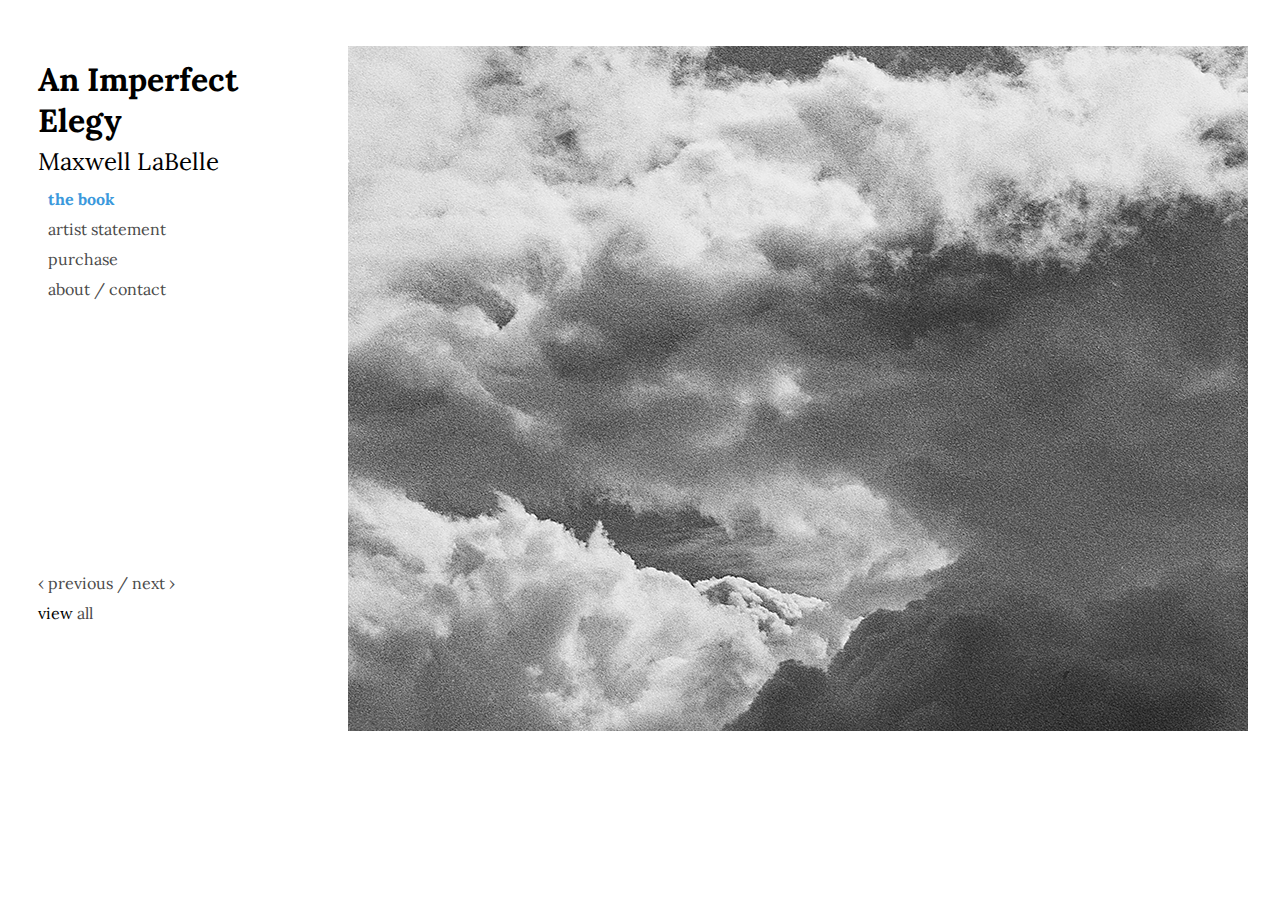
==== 15 Production/index.html @ c4ce2be4 "Added Production Files" ====
<html>
<head><title>An Imperfect Elegy</title>
    <link type="text/css" rel="stylesheet" href="css/styles.css">
    <link href="https://fonts.googleapis.com/css?family=Lora" rel="stylesheet">
    </head>

<body>
    <header>
        <h1><a href="index.html" id="home">An Imperfect Elegy</a></h1>
        <h2>Maxwell LaBelle</h2>
    </header>

    <aside>
    <nav>
        <ul>
        <div id="toggle">
            <li><a id="activepage" href="index.html">the book</a></li>
        </div>
        <div id="chapters">
        <li><a href="one.html" class="sequence">one</a></li>
        <li><a href="two.html" class="sequence">two</a></li>
        <li><a href="three.html" class="sequence">three</a></li>
        <li><a href="four.html" class="sequence">four</a></li>
        </div>
        <li><a href="statement.html">artist statement</a></li>
        <li><a href="purchase.html">purchase</a></li>
        <li><a href="about.html">about / contact</a></li>
        </ul>
    </nav>
    </aside>
    
    <section class="cycle-slideshow"
             data-cycle-fx="scrollHorz"
             data-cycle-timeout="0"
             data-cycle-prev="#prev"
             data-cycle-next="#next"
             data-cycle-center-horz="true"
             data-cycle-center-vert="true">
    <img src="images/book_photos/Car%20Windshield%20copy%203.png" width="900" height="685">
    <img src="images/full_pages/01.png" width="900" height="700">
    <img src="images/full_pages/02.png" width="900" height="700">
    <img src="images/full_pages/03.png" width="900" height="700">
    <img src="images/full_pages/04.png" width="900" height="700">
    <img src="images/full_pages/05.png" width="900" height="700">
    <img src="images/full_pages/06.png" width="900" height="700">
    <img src="images/full_pages/07.png" width="900" height="700">
    <img src="images/full_pages/08.png" width="900" height="700">
    </section>
    
    <div class="slideshow-buttons">
    <a href=# id="prev">&lsaquo; previous /</a>
    <a href=# id="next"> next &rsaquo;</a><br>
    view <a href="">all</a>
    </div>
    
<script src="https://ajax.googleapis.com/ajax/libs/jquery/3.2.1/jquery.min.js"></script>
<script src="jquery.cycle2.min.js"></script>
<script src="jquery.cycle2.center.min.js"></script>
<script type="text/javascript">
    
$(document).ready(function(){
    $("#toggle").click(function(){
        $("#chapters").slideToggle("slow") ;
    });
});

$(document).ready(function(){
    jQuery('#chapters').hide().delay (1000).slideDown (1000) ;
})
</script>
</body>
</html>
---- 15 Production/css/styles.css ----
body {
    font-family: "Lora", serif;
    font-size: 16px;
    display: grid;
    grid-template-columns: 1fr 3fr;
    grid-template-rows: 80px 80px repeat(6, 100px);
    grid-template-areas: 
        "sidebar main main main"
        "sidebar main main main"
        "sidebar main main main"
        "sidebar main main main"
        "sidebar main main main"
        "sidebar main main main" ;
}

header {
    margin: 30px;
    grid-area: sidebar;
    grid-row: 1 / 3;
}

h1 {
    font-size: 32px;
    margin-bottom: 5px;
    font-weight: 700;
}

h2 {
    font-size: 24px;
    font-weight: 100;
    margin-top: 5px;
}

aside {
    grid-area: sidebar;
    grid-row-start: 3;
}

ul {
    list-style-type: none;
    line-height: 30px;
    color: #4A4A4A;
}

#toggle:hover {
    color: #3b99dc;
}


.sequence {
    line-height: 30px;
}

#chapters {
    padding: 10px;
    display: none;
}

a, a:visited {
    text-decoration: none;
    color: #4A4A4A;
}

a:hover {
    text-decoration: none;
    color: #3b99dc;
}

a:active {
    text-decoration: none;
    font-weight: 200;
    color: #3b99dc;
}

#home {
    color: #000000;
    font-weight: 700;
}


section {
    grid-area: main;
    margin: 30px auto;
}

.writing {
    font-size: 15px;
    line-height: 24px;
    grid-row-start: 3;
    margin: 0px 60px;
}

.writing p:first-child {
    margin-top: 20px;
}

.slideshow-buttons {
    grid-area: sidebar;
    grid-row-start: 7;
    margin-left: 30px;
    line-height: 30px;
}

.cycle-slideshow {
    width: 900;
    height: 700;
}

#activepage {
    font-weight: 800;
    color: #3b99dc;
}


/*
body, header, h1, h2, aside, nav, ul, li, a, section, img {
    border: 2px solid red;
}*/
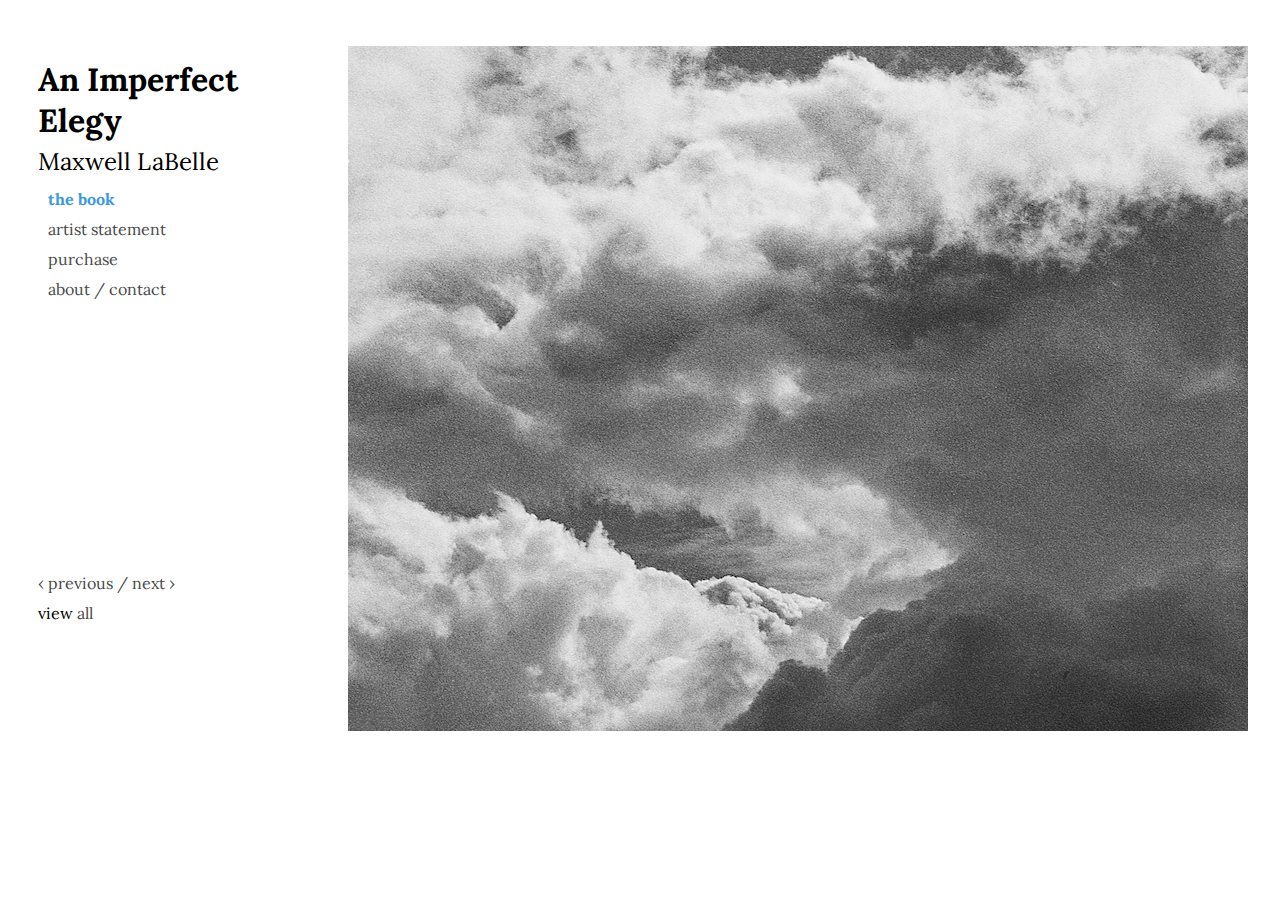
==== commit 741431b5: "Updates on Client Site" ====
--- a/15 Production/index.html
+++ b/15 Production/index.html
@@ -36,7 +36,7 @@
              data-cycle-next="#next"
              data-cycle-center-horz="true"
              data-cycle-center-vert="true">
-    <img src="images/book_photos/Car%20Windshield%20copy%203.png" width="900" height="685">
+    <img src="images/Car%20Windshield.jpg" width="900" height="685">
     <img src="images/full_pages/01.png" width="900" height="700">
     <img src="images/full_pages/02.png" width="900" height="700">
     <img src="images/full_pages/03.png" width="900" height="700">
@@ -45,17 +45,42 @@
     <img src="images/full_pages/06.png" width="900" height="700">
     <img src="images/full_pages/07.png" width="900" height="700">
     <img src="images/full_pages/08.png" width="900" height="700">
+    <img src="images/full_pages/08.png" width="900" height="700">
+    <img src="images/full_pages/08.png" width="900" height="700">
+    <img src="images/full_pages/08.png" width="900" height="700">
+    <img src="images/full_pages/08.png" width="900" height="700">
+    <img src="images/full_pages/08.png" width="900" height="700">
+    <img src="images/full_pages/08.png" width="900" height="700">
+    <img src="images/full_pages/08.png" width="900" height="700">
+    <img src="images/full_pages/08.png" width="900" height="700">
+    <img src="images/full_pages/08.png" width="900" height="700">
+    <img src="images/full_pages/08.png" width="900" height="700">
+    <img src="images/full_pages/08.png" width="900" height="700">
+    <img src="images/full_pages/08.png" width="900" height="700">
+    <img src="images/full_pages/08.png" width="900" height="700">
+    <img src="images/full_pages/08.png" width="900" height="700">
+    <img src="images/full_pages/08.png" width="900" height="700">
+    <img src="images/full_pages/08.png" width="900" height="700">
+    <img src="images/full_pages/08.png" width="900" height="700">
+    <img src="images/full_pages/08.png" width="900" height="700">
+    <img src="images/full_pages/08.png" width="900" height="700">
+    <img src="images/full_pages/08.png" width="900" height="700">
+    <img src="images/full_pages/08.png" width="900" height="700">
+    <img src="images/full_pages/08.png" width="900" height="700">
+    <img src="images/full_pages/08.png" width="900" height="700">
+    <img src="images/full_pages/08.png" width="900" height="700">
+    <img src="images/full_pages/08.png" width="900" height="700">
     </section>
     
     <div class="slideshow-buttons">
     <a href=# id="prev">&lsaquo; previous /</a>
     <a href=# id="next"> next &rsaquo;</a><br>
-    view <a href="">all</a>
+    view <a href="thumbnails.html">all</a>
     </div>
     
 <script src="https://ajax.googleapis.com/ajax/libs/jquery/3.2.1/jquery.min.js"></script>
-<script src="jquery.cycle2.min.js"></script>
-<script src="jquery.cycle2.center.min.js"></script>
+<script src="js/jquery.cycle2.min.js"></script>
+<script src="js/jquery.cycle2.center.min.js"></script>
 <script type="text/javascript">
     
 $(document).ready(function(){
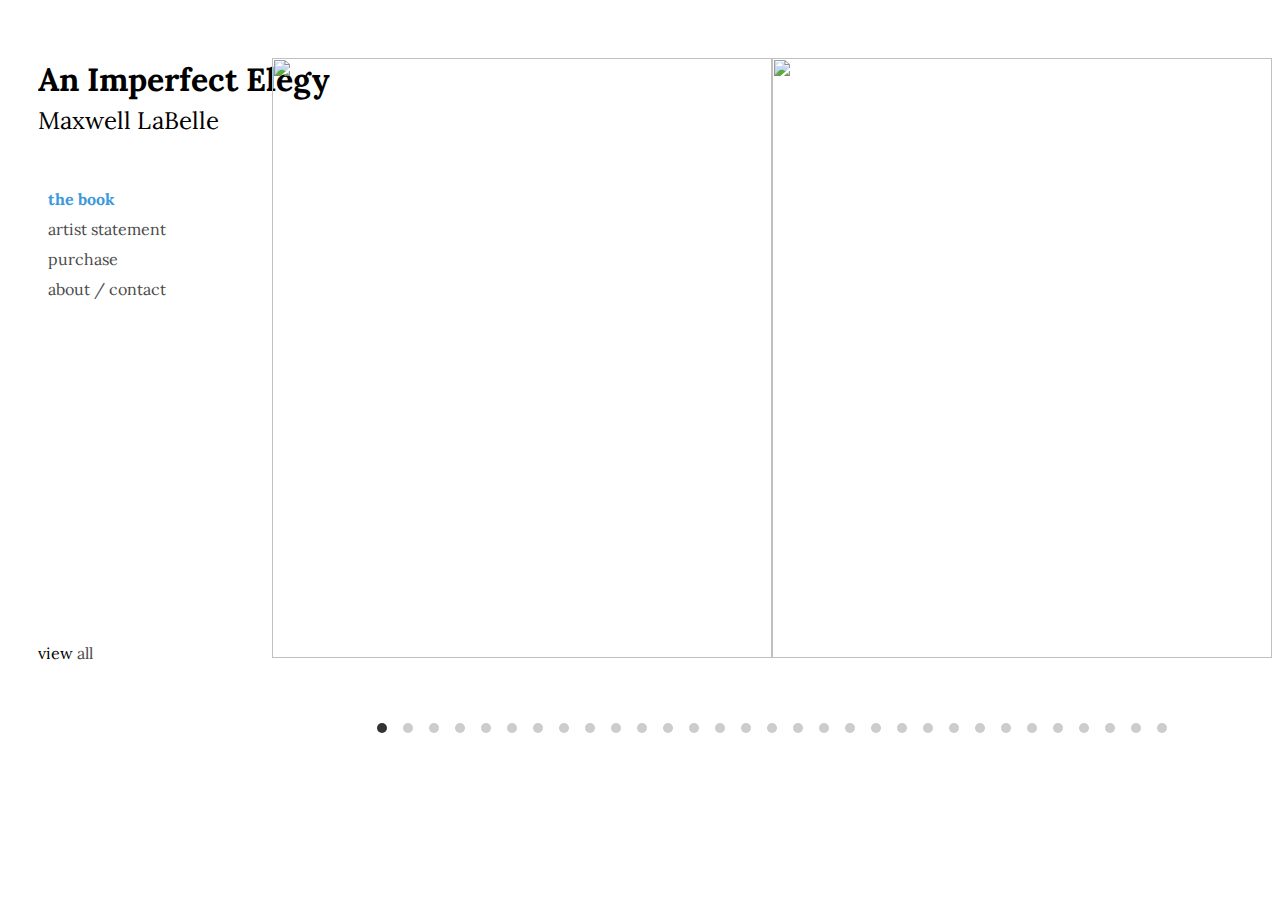
==== commit 371ef867: "Updates" ====
--- a/15 Production/index.html
+++ b/15 Production/index.html
@@ -2,6 +2,8 @@
 <head><title>An Imperfect Elegy</title>
     <link type="text/css" rel="stylesheet" href="css/styles.css">
     <link href="https://fonts.googleapis.com/css?family=Lora" rel="stylesheet">
+    <link rel="stylesheet" media="screen" href="css/flickity.min.css"> 
+    <link rel="stylesheet" href="css/jquery.fancybox.css">
     </head>
 
 <body>
@@ -17,10 +19,10 @@
             <li><a id="activepage" href="index.html">the book</a></li>
         </div>
         <div id="chapters">
-        <li><a href="one.html" class="sequence">one</a></li>
-        <li><a href="two.html" class="sequence">two</a></li>
-        <li><a href="three.html" class="sequence">three</a></li>
-        <li><a href="four.html" class="sequence">four</a></li>
+            <li><button class="button is-selected">one</button></li>
+            <li><button class="button">two</button></li>
+            <li><button class="button">three</button></li>
+            <li><button class="button">four</button></li>
         </div>
         <li><a href="statement.html">artist statement</a></li>
         <li><a href="purchase.html">purchase</a></li>
@@ -29,58 +31,137 @@
     </nav>
     </aside>
     
-    <section class="cycle-slideshow"
-             data-cycle-fx="scrollHorz"
-             data-cycle-timeout="0"
-             data-cycle-prev="#prev"
-             data-cycle-next="#next"
-             data-cycle-center-horz="true"
-             data-cycle-center-vert="true">
-    <img src="images/Car%20Windshield.jpg" width="900" height="685">
-    <img src="images/full_pages/01.png" width="900" height="700">
-    <img src="images/full_pages/02.png" width="900" height="700">
-    <img src="images/full_pages/03.png" width="900" height="700">
-    <img src="images/full_pages/04.png" width="900" height="700">
-    <img src="images/full_pages/05.png" width="900" height="700">
-    <img src="images/full_pages/06.png" width="900" height="700">
-    <img src="images/full_pages/07.png" width="900" height="700">
-    <img src="images/full_pages/08.png" width="900" height="700">
-    <img src="images/full_pages/08.png" width="900" height="700">
-    <img src="images/full_pages/08.png" width="900" height="700">
-    <img src="images/full_pages/08.png" width="900" height="700">
-    <img src="images/full_pages/08.png" width="900" height="700">
-    <img src="images/full_pages/08.png" width="900" height="700">
-    <img src="images/full_pages/08.png" width="900" height="700">
-    <img src="images/full_pages/08.png" width="900" height="700">
-    <img src="images/full_pages/08.png" width="900" height="700">
-    <img src="images/full_pages/08.png" width="900" height="700">
-    <img src="images/full_pages/08.png" width="900" height="700">
-    <img src="images/full_pages/08.png" width="900" height="700">
-    <img src="images/full_pages/08.png" width="900" height="700">
-    <img src="images/full_pages/08.png" width="900" height="700">
-    <img src="images/full_pages/08.png" width="900" height="700">
-    <img src="images/full_pages/08.png" width="900" height="700">
-    <img src="images/full_pages/08.png" width="900" height="700">
-    <img src="images/full_pages/08.png" width="900" height="700">
-    <img src="images/full_pages/08.png" width="900" height="700">
-    <img src="images/full_pages/08.png" width="900" height="700">
-    <img src="images/full_pages/08.png" width="900" height="700">
-    <img src="images/full_pages/08.png" width="900" height="700">
-    <img src="images/full_pages/08.png" width="900" height="700">
-    <img src="images/full_pages/08.png" width="900" height="700">
-    <img src="images/full_pages/08.png" width="900" height="700">
-    <img src="images/full_pages/08.png" width="900" height="700">
+    <section class="carousel">
+        <a data-fancybox="gallery" href="images/Images_Large/008.png"><img class="carousel-cell" src="images/book_pages/MaxBookFirstDraft%20rnd2_Page_11-02.png" width="500" height="600"></a>
+        
+        <a data-fancybox="gallery" href="images/Images_Large/008.png"><img class="carousel-cell" src="images/book_pages/MaxBookFirstDraft%20rnd2_Page_11-03.png" width="500" height="600"></a>
+        
+    <img class="carousel-cell" src="images/book_pages/MaxBookFirstDraft%20rnd2_Page_07.png" width="500" height="600">
+        
+        <a data-fancybox="gallery" href="images/Images_Large/001.png"><img class="carousel-cell" src="images/book_pages/MaxBookFirstDraft%20rnd2_Page_08.png" width="500" height="600"></a>
+        
+    <img class="carousel-cell" src="images/book_pages/MaxBookFirstDraft%20rnd2_Page_07.png" width="500" height="600">
+        
+        <a data-fancybox="gallery" href="images/Images_Large/002.png"><img class="carousel-cell" src="images/book_pages/MaxBookFirstDraft%20rnd2_Page_10.png" width="500" height="600"></a>
+        
+        <a data-fancybox="gallery" href="images/Images_Large/003.png"><img class="carousel-cell" src="images/book_pages/MaxBookFirstDraft%20rnd2_Page_11.png" width="500" height="600"></a>
+        
+        <a data-fancybox="gallery" href="images/Images_Large/003.png"><img class="carousel-cell" src="images/book_pages/MaxBookFirstDraft%20rnd2_Page_12.png" width="500" height="600"></a>
+    
+        <a data-fancybox="gallery" href="images/Images_Large/004.png"><img class="carousel-cell" src="images/book_pages/MaxBookFirstDraft%20rnd2_Page_13.png" width="500" height="600"></a>
+        
+    <img class="carousel-cell" src="images/book_pages/MaxBookFirstDraft%20rnd2_Page_07.png" width="500" height="600">
+        
+    <img class="carousel-cell" src="images/book_pages/MaxBookFirstDraft%20rnd2_Page_07.png" width="500" height="600">
+        
+        <a data-fancybox="gallery" href="images/Images_Large/005.png"><img class="carousel-cell" src="images/book_pages/MaxBookFirstDraft%20rnd2_Page_16.png" width="500" height="600"></a>
+        
+        <a data-fancybox="gallery" href="images/Images_Large/006.png"><img class="carousel-cell" src="images/book_pages/MaxBookFirstDraft%20rnd2_Page_17.png" width="500" height="600"></a>
+        
+        <a data-fancybox="gallery" href="images/Images_Large/006.png"><img class="carousel-cell" src="images/book_pages/MaxBookFirstDraft%20rnd2_Page_18.png" width="500" height="600"></a>
+        
+        <a data-fancybox="gallery" href="images/Images_Large/007.png"><img class="carousel-cell" src="images/book_pages/MaxBookFirstDraft%20rnd2_Page_19.png" width="500" height="600"></a>
+        
+        <a data-fancybox="gallery" href="images/Images_Large/008.png"><img class="carousel-cell" src="images/book_pages/MaxBookFirstDraft%20rnd2_Page_20.png" width="500" height="600"></a>
+        
+    <img class="carousel-cell" src="images/book_pages/MaxBookFirstDraft%20rnd2_Page_07.png" width="500" height="600">
+        
+        <a data-fancybox="gallery" href="images/Images_Large/009.png"><img class="carousel-cell" src="images/book_pages/MaxBookFirstDraft%20rnd2_Page_22.png" width="500" height="600"></a>
+        
+    <img class="carousel-cell" src="images/book_pages/MaxBookFirstDraft%20rnd2_Page_07.png" width="500" height="600">
+        
+        <a data-fancybox="gallery" href="images/Images_Large/010.png"><img class="carousel-cell" src="images/book_pages/MaxBookFirstDraft%20rnd2_Page_24.png" width="500" height="600"></a>
+        
+        <a data-fancybox="gallery" href="images/Images_Large/011.png"><img class="carousel-cell" src="images/book_pages/MaxBookFirstDraft%20rnd2_Page_25.png" width="500" height="600"></a>
+        
+        <a data-fancybox="gallery" href="images/Images_Large/011.png"><img class="carousel-cell" src="images/book_pages/MaxBookFirstDraft%20rnd2_Page_26.png" width="500" height="600"></a>
+        
+        <a data-fancybox="gallery" href="images/Images_Large/012.png"><img class="carousel-cell" src="images/book_pages/MaxBookFirstDraft%20rnd2_Page_27.png" width="500" height="600"></a>
+        
+        <a data-fancybox="gallery" href="images/Images_Large/012.png"><img class="carousel-cell" src="images/book_pages/MaxBookFirstDraft%20rnd2_Page_28.png" width="500" height="600"></a>
+        
+        <a data-fancybox="gallery" href="images/Images_Large/013.png"><img class="carousel-cell" src="images/book_pages/MaxBookFirstDraft%20rnd2_Page_29.png" width="500" height="600"></a>
+        
+        <a data-fancybox="gallery" href="images/Images_Large/014.png"><img class="carousel-cell" src="images/book_pages/MaxBookFirstDraft%20rnd2_Page_30.png" width="500" height="600"></a>
+        
+        <a data-fancybox="gallery" href="images/Images_Large/015.png"><img class="carousel-cell" src="images/book_pages/MaxBookFirstDraft%20rnd2_Page_31.png" width="500" height="600"></a>
+        
+        <a data-fancybox="gallery" href="images/Images_Large/015.png"><img class="carousel-cell" src="images/book_pages/MaxBookFirstDraft%20rnd2_Page_32.png" width="500" height="600"></a>
+        
+        <a data-fancybox="gallery" href="images/Images_Large/016.png"><img class="carousel-cell" src="images/book_pages/MaxBookFirstDraft%20rnd2_Page_33.png" width="500" height="600"></a>
+        
+    <img class="carousel-cell" src="images/book_pages/MaxBookFirstDraft%20rnd2_Page_07.png" width="500" height="600">
+        
+    <img class="carousel-cell" src="images/book_pages/MaxBookFirstDraft%20rnd2_Page_07.png" width="500" height="600">
+        
+        <a data-fancybox="gallery" href="images/Images_Large/017.png"><img class="carousel-cell" src="images/book_pages/MaxBookFirstDraft%20rnd2_Page_36.png" width="500" height="600"></a>
+        
+    <img class="carousel-cell" src="images/book_pages/MaxBookFirstDraft%20rnd2_Page_07.png" width="500" height="600">
+        
+        <a data-fancybox="gallery" href="images/Images_Large/018.png"><img class="carousel-cell" src="images/book_pages/MaxBookFirstDraft%20rnd2_Page_38.png" width="500" height="600"></a>
+        
+    <img class="carousel-cell" src="images/book_pages/MaxBookFirstDraft%20rnd2_Page_07.png" width="500" height="600">
+        
+        <a data-fancybox="gallery" href="images/Images_Large/019.png"><img class="carousel-cell" src="images/book_pages/MaxBookFirstDraft%20rnd2_Page_40.png" width="500" height="600"></a>
+        
+        <a data-fancybox="gallery" href="images/Images_Large/020.png"><img class="carousel-cell" src="images/book_pages/MaxBookFirstDraft%20rnd2_Page_41.png" width="500" height="600"></a>
+        
+        <a data-fancybox="gallery" href="images/Images_Large/020.png"><img class="carousel-cell" src="images/book_pages/MaxBookFirstDraft%20rnd2_Page_42.png" width="500" height="600"></a>
+        
+    <img class="carousel-cell" src="images/book_pages/MaxBookFirstDraft%20rnd2_Page_07.png" width="500" height="600">
+        
+        <a data-fancybox="gallery" href="images/Images_Large/021.png"><img class="carousel-cell" src="images/book_pages/MaxBookFirstDraft%20rnd2_Page_44.png" width="500" height="600"></a>
+        
+    <img class="carousel-cell" src="images/book_pages/MaxBookFirstDraft%20rnd2_Page_07.png" width="500" height="600">
+        
+        <a data-fancybox="gallery" href="images/Images_Large/022.png"><img class="carousel-cell" src="images/book_pages/MaxBookFirstDraft%20rnd2_Page_46.png" width="500" height="600"></a>
+        
+        <a data-fancybox="gallery" href="images/Images_Large/023.png"><img class="carousel-cell" src="images/book_pages/MaxBookFirstDraft%20rnd2_Page_47.png" width="500" height="600"></a>
+        
+        <a data-fancybox="gallery" href="images/Images_Large/024.png"><img class="carousel-cell" src="images/book_pages/MaxBookFirstDraft%20rnd2_Page_48.png" width="500" height="600"></a>
+        
+        <a data-fancybox="gallery" href="images/Images_Large/025.png"><img class="carousel-cell" src="images/book_pages/MaxBookFirstDraft%20rnd2_Page_49.png" width="500" height="600"></a>
+        
+        <a data-fancybox="gallery" href="images/Images_Large/025.png"><img class="carousel-cell" src="images/book_pages/MaxBookFirstDraft%20rnd2_Page_50.png" width="500" height="600"></a>
+        
+        <a data-fancybox="gallery" href="images/Images_Large/026.png"><img class="carousel-cell" src="images/book_pages/MaxBookFirstDraft%20rnd2_Page_51.png" width="500" height="600"></a>
+        
+        <a data-fancybox="gallery" href="images/Images_Large/027.png"><img class="carousel-cell" src="images/book_pages/MaxBookFirstDraft%20rnd2_Page_52.png" width="500" height="600"></a>
+        
+        <a data-fancybox="gallery" href="images/Images_Large/028.png"><img class="carousel-cell" src="images/book_pages/MaxBookFirstDraft%20rnd2_Page_53.png" width="500" height="600"></a>
+        
+    <img class="carousel-cell" src="images/book_pages/MaxBookFirstDraft%20rnd2_Page_07.png" width="500" height="600">
+        
+    <img class="carousel-cell" src="images/book_pages/MaxBookFirstDraft%20rnd2_Page_07.png" width="500" height="600">
+        
+        <a data-fancybox="gallery" href="images/Images_Large/029.png"><img class="carousel-cell" src="images/book_pages/MaxBookFirstDraft%20rnd2_Page_56.png" width="500" height="600"></a>
+        
+    <img class="carousel-cell" src="images/book_pages/MaxBookFirstDraft%20rnd2_Page_07.png" width="500" height="600">
+        
+        <a data-fancybox="gallery" href="images/Images_Large/030.jpg"><img class="carousel-cell" src="images/book_pages/MaxBookFirstDraft%20rnd2_Page_58.png" width="500" height="600"></a>
+        
+        <a data-fancybox="gallery" href="images/Images_Large/031.png"><img class="carousel-cell" src="images/book_pages/MaxBookFirstDraft%20rnd2_Page_59.png" width="500" height="600"></a>
+        
+        <a data-fancybox="gallery" href="images/Images_Large/031.png"><img class="carousel-cell" src="images/book_pages/MaxBookFirstDraft%20rnd2_Page_60.png" width="500" height="600"></a>
+        
+        <a data-fancybox="gallery" href="images/Images_Large/032.png"><img class="carousel-cell" src="images/book_pages/MaxBookFirstDraft%20rnd2_Page_61.png" width="500" height="600"></a>
+        
+        <a data-fancybox="gallery" href="images/Images_Large/032.png"><img class="carousel-cell" src="images/book_pages/MaxBookFirstDraft%20rnd2_Page_62.png" width="500" height="600"></a>
+        
+    <img class="carousel-cell" src="images/book_pages/MaxBookFirstDraft%20rnd2_Page_07.png" width="500" height="600">
+        
+        <a data-fancybox="gallery" href="images/Images_Large/033.png"><img class="carousel-cell" src="images/book_pages/MaxBookFirstDraft%20rnd2_Page_64.png" width="500" height="600"></a>
+        
+        <a data-fancybox="gallery" href="images/Images_Large/034.png"><img class="carousel-cell" src="images/book_pages/MaxBookFirstDraft%20rnd2_Page_65.png" width="500" height="600"></a>
     </section>
     
     <div class="slideshow-buttons">
-    <a href=# id="prev">&lsaquo; previous /</a>
-    <a href=# id="next"> next &rsaquo;</a><br>
     view <a href="thumbnails.html">all</a>
     </div>
-    
+
 <script src="https://ajax.googleapis.com/ajax/libs/jquery/3.2.1/jquery.min.js"></script>
-<script src="js/jquery.cycle2.min.js"></script>
-<script src="js/jquery.cycle2.center.min.js"></script>
+<script src="js/jquery.fancybox.min.js"></script>
+<script src="js/flickity.pkgd.min.js"></script>
 <script type="text/javascript">
     
 $(document).ready(function(){
@@ -92,6 +173,17 @@
 $(document).ready(function(){
     jQuery('#chapters').hide().delay (1000).slideDown (1000) ;
 })
+    
+$(document).ready(function(){
+    $carousel = $('.carousel').flickity({
+        cellAlign: 'left',
+        contain: true,
+        groupCells: 2,
+        setGallerySize: false,
+        accessibility: true,
+    });
+});
+
 </script>
 </body>
 </html>--- a/15 Production/css/styles.css
+++ b/15 Production/css/styles.css
@@ -10,13 +10,16 @@
         "sidebar main main main"
         "sidebar main main main"
         "sidebar main main main"
-        "sidebar main main main" ;
+        "sidebar main main main"
+        "sidebar main main main"
+        "sidebar main main main";
 }
 
 header {
     margin: 30px;
     grid-area: sidebar;
     grid-row: 1 / 3;
+    grid-column: 1 / 3;
 }
 
 h1 {
@@ -81,6 +84,7 @@
 section {
     grid-area: main;
     margin: 30px auto;
+    margin-left: 20px;
 }
 
 .writing {
@@ -96,14 +100,35 @@
 
 .slideshow-buttons {
     grid-area: sidebar;
-    grid-row-start: 7;
+    grid-row: 7 / 9;
+    margin-top: 70px;
     margin-left: 30px;
     line-height: 30px;
 }
 
-.cycle-slideshow {
-    width: 900;
-    height: 700;
+.carousel {
+    width: 1000px;
+    height: 650px;
+    grid-area: main;
+    grid-row-start: 1;
+    margin: 50px auto;
+}
+
+.carousel-cell {
+    height: 100%;
+/*    counter-increment: cycle-cell;*/
+}
+
+.carousel-cell::before {
+/*    content: counter(cycle-cell);*/
+}
+
+.button-group {
+  display: inline-block;
+}
+
+.button-group:after {
+  content: '';
 }
 
 #activepage {
@@ -111,7 +136,64 @@
     color: #3b99dc;
 }
 
-
+#blurb {
+    grid-area: main;
+    grid-row-start: 3;
+    width: 40%;
+    float: right;
+    line-height: 25px;
+    margin-right: 20px;
+}
+
+#purchase-images {
+    grid-area: main;
+    grid-row-start: 3;
+    width: 50%;
+    float: left;
+}
+
+#purchase {
+    grid-row-start: 3;
+    margin-top: 0;
+}
+
+#small {
+    margin-top: 20px;
+    margin-right: 20px;
+}
+
+h4 {
+    font-weight: 100;
+}
+
+.button-purchase {
+    font-family: 'Helvetica', sans-serif;
+    font-size: 18px;
+    font-weight: 600;
+    letter-spacing: 1.5px;
+    text-align: center;
+    padding: 15px 25px;
+    color: #FFFFFF;
+    background-color: #3b99dc;
+    border: 2px solid #3b99dc;
+    border-radius: 10px;
+}
+
+
+.button:visited {
+    color: #FFFFFF;
+    background-color: #3b99dc;
+    border: 2px solid #3b99dc;
+}
+
+.button:hover, #button:active {
+    background-color: #17527D;
+    border: 2px solid #17527D;
+}
+
+#book-description {
+    margin-bottom: 80px;
+}
 /*
 body, header, h1, h2, aside, nav, ul, li, a, section, img {
     border: 2px solid red;
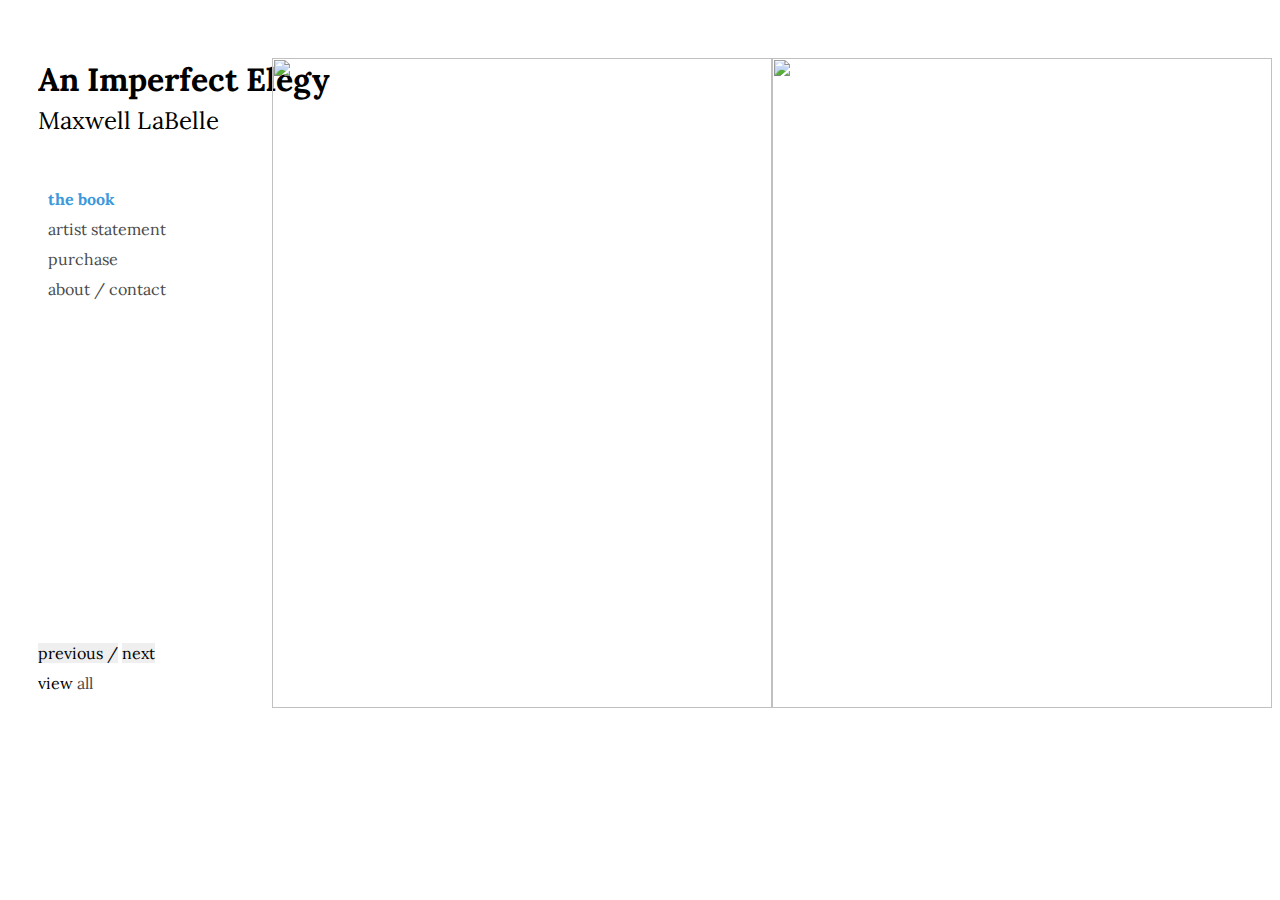
==== commit 89585b43: "Updates" ====
--- a/15 Production/index.html
+++ b/15 Production/index.html
@@ -2,8 +2,8 @@
 <head><title>An Imperfect Elegy</title>
     <link type="text/css" rel="stylesheet" href="css/styles.css">
     <link href="https://fonts.googleapis.com/css?family=Lora" rel="stylesheet">
-    <link rel="stylesheet" media="screen" href="css/flickity.min.css"> 
-    <link rel="stylesheet" href="css/jquery.fancybox.css">
+    <link type="text/css" rel="stylesheet" href="css/slick.css">
+    <link type="text/css" rel="stylesheet" href="css/jquery.fancybox.css">
     </head>
 
 <body>
@@ -19,10 +19,10 @@
             <li><a id="activepage" href="index.html">the book</a></li>
         </div>
         <div id="chapters">
-            <li><button class="button is-selected">one</button></li>
-            <li><button class="button">two</button></li>
-            <li><button class="button">three</button></li>
-            <li><button class="button">four</button></li>
+            <li><button class="btnone">one</button></li>
+            <li><button class="btntwo">two</button></li>
+            <li><button class="btnthree">three</button></li>
+            <li><button class="btnfour">four</button></li>
         </div>
         <li><a href="statement.html">artist statement</a></li>
         <li><a href="purchase.html">purchase</a></li>
@@ -31,158 +31,163 @@
     </nav>
     </aside>
     
-    <section class="carousel">
-        <a data-fancybox="gallery" href="images/Images_Large/008.png"><img class="carousel-cell" src="images/book_pages/MaxBookFirstDraft%20rnd2_Page_11-02.png" width="500" height="600"></a>
+    <section class="cycle-slideshow" data-slick='{"slidesToShow":2, "slidesToScroll": 2}'>
+        <div class="slide"><a data-fancybox="gallery" href="images/Images_Large/008.png"><img class="cycle-cell" src="images/book_pages/MaxBookFirstDraft%20rnd2_Page_11-02.png" width="500" height="600"></a></div>
         
-        <a data-fancybox="gallery" href="images/Images_Large/008.png"><img class="carousel-cell" src="images/book_pages/MaxBookFirstDraft%20rnd2_Page_11-03.png" width="500" height="600"></a>
+        <div class="slide"><a data-fancybox="gallery" href="images/Images_Large/008.png"><img class="cycle-cell" src="images/book_pages/MaxBookFirstDraft%20rnd2_Page_11-03.png" width="500" height="600"></a></div>
         
-    <img class="carousel-cell" src="images/book_pages/MaxBookFirstDraft%20rnd2_Page_07.png" width="500" height="600">
+        <div class="slide"><img class="cycle-cell" src="images/book_pages/MaxBookFirstDraft%20rnd2_Page_07.png" width="500" height="600"></div>
         
-        <a data-fancybox="gallery" href="images/Images_Large/001.png"><img class="carousel-cell" src="images/book_pages/MaxBookFirstDraft%20rnd2_Page_08.png" width="500" height="600"></a>
+        <div class="slide"><a data-fancybox="gallery" href="images/Images_Large/001.png"><img class="cycle-cell" src="images/book_pages/MaxBookFirstDraft%20rnd2_Page_08.png" width="500" height="600"></a></div>
         
-    <img class="carousel-cell" src="images/book_pages/MaxBookFirstDraft%20rnd2_Page_07.png" width="500" height="600">
+        <div class="slide"><img class="cycle-cell" src="images/book_pages/MaxBookFirstDraft%20rnd2_Page_07.png" width="500" height="600"></div>
         
-        <a data-fancybox="gallery" href="images/Images_Large/002.png"><img class="carousel-cell" src="images/book_pages/MaxBookFirstDraft%20rnd2_Page_10.png" width="500" height="600"></a>
+        <div class="slide"><a data-fancybox="gallery" href="images/Images_Large/002.png"><img class="cycle-cell" src="images/book_pages/MaxBookFirstDraft%20rnd2_Page_10.png" width="500" height="600"></a></div>
         
-        <a data-fancybox="gallery" href="images/Images_Large/003.png"><img class="carousel-cell" src="images/book_pages/MaxBookFirstDraft%20rnd2_Page_11.png" width="500" height="600"></a>
+        <div class="slide"><a data-fancybox="gallery" href="images/Images_Large/003.png"><img class="cycle-cell" src="images/book_pages/MaxBookFirstDraft%20rnd2_Page_11.png" width="500" height="600"></a></div>
         
-        <a data-fancybox="gallery" href="images/Images_Large/003.png"><img class="carousel-cell" src="images/book_pages/MaxBookFirstDraft%20rnd2_Page_12.png" width="500" height="600"></a>
+        <div class="slide"><a data-fancybox="gallery" href="images/Images_Large/003.png"><img class="cycle-cell" src="images/book_pages/MaxBookFirstDraft%20rnd2_Page_12.png" width="500" height="600"></a></div>
     
-        <a data-fancybox="gallery" href="images/Images_Large/004.png"><img class="carousel-cell" src="images/book_pages/MaxBookFirstDraft%20rnd2_Page_13.png" width="500" height="600"></a>
+        <div class="slide"><a data-fancybox="gallery" href="images/Images_Large/004.png"><img class="cycle-cell" src="images/book_pages/MaxBookFirstDraft%20rnd2_Page_13.png" width="500" height="600"></a></div>
         
-    <img class="carousel-cell" src="images/book_pages/MaxBookFirstDraft%20rnd2_Page_07.png" width="500" height="600">
+        <div class="slide"><img class="cycle-cell" src="images/book_pages/MaxBookFirstDraft%20rnd2_Page_07.png" width="500" height="600"></div>
         
-    <img class="carousel-cell" src="images/book_pages/MaxBookFirstDraft%20rnd2_Page_07.png" width="500" height="600">
+        <div class="slide"><img class="cycle-cell" src="images/book_pages/MaxBookFirstDraft%20rnd2_Page_07.png" width="500" height="600"></div>
         
-        <a data-fancybox="gallery" href="images/Images_Large/005.png"><img class="carousel-cell" src="images/book_pages/MaxBookFirstDraft%20rnd2_Page_16.png" width="500" height="600"></a>
+        <div class="slide"><a data-fancybox="gallery" href="images/Images_Large/005.png"><img class="cycle-cell" src="images/book_pages/MaxBookFirstDraft%20rnd2_Page_16.png" width="500" height="600"></a></div>
         
-        <a data-fancybox="gallery" href="images/Images_Large/006.png"><img class="carousel-cell" src="images/book_pages/MaxBookFirstDraft%20rnd2_Page_17.png" width="500" height="600"></a>
+        <div class="slide"><a data-fancybox="gallery" href="images/Images_Large/006.png"><img class="cycle-cell" src="images/book_pages/MaxBookFirstDraft%20rnd2_Page_17.png" width="500" height="600"></a></div>
         
-        <a data-fancybox="gallery" href="images/Images_Large/006.png"><img class="carousel-cell" src="images/book_pages/MaxBookFirstDraft%20rnd2_Page_18.png" width="500" height="600"></a>
+        <div class="slide"><a data-fancybox="gallery" href="images/Images_Large/006.png"><img class="cycle-cell" src="images/book_pages/MaxBookFirstDraft%20rnd2_Page_18.png" width="500" height="600"></a></div>
         
-        <a data-fancybox="gallery" href="images/Images_Large/007.png"><img class="carousel-cell" src="images/book_pages/MaxBookFirstDraft%20rnd2_Page_19.png" width="500" height="600"></a>
+        <div class="slide"><a data-fancybox="gallery" href="images/Images_Large/007.png"><img class="cycle-cell" src="images/book_pages/MaxBookFirstDraft%20rnd2_Page_19.png" width="500" height="600"></a></div>
         
-        <a data-fancybox="gallery" href="images/Images_Large/008.png"><img class="carousel-cell" src="images/book_pages/MaxBookFirstDraft%20rnd2_Page_20.png" width="500" height="600"></a>
+        <div class="slide"><a data-fancybox="gallery" href="images/Images_Large/008.png"><img class="cycle-cell" src="images/book_pages/MaxBookFirstDraft%20rnd2_Page_20.png" width="500" height="600"></a></div>
         
-    <img class="carousel-cell" src="images/book_pages/MaxBookFirstDraft%20rnd2_Page_07.png" width="500" height="600">
+        <div class="slide"><img class="cycle-cell" src="images/book_pages/MaxBookFirstDraft%20rnd2_Page_07.png" width="500" height="600"></div>
         
-        <a data-fancybox="gallery" href="images/Images_Large/009.png"><img class="carousel-cell" src="images/book_pages/MaxBookFirstDraft%20rnd2_Page_22.png" width="500" height="600"></a>
+        <div class="slide"><a data-fancybox="gallery" href="images/Images_Large/009.png"><img class="cycle-cell" src="images/book_pages/MaxBookFirstDraft%20rnd2_Page_22.png" width="500" height="600"></a></div>
         
-    <img class="carousel-cell" src="images/book_pages/MaxBookFirstDraft%20rnd2_Page_07.png" width="500" height="600">
+        <div class="slide"><img class="cycle-cell" src="images/book_pages/MaxBookFirstDraft%20rnd2_Page_07.png" width="500" height="600"></div>
         
-        <a data-fancybox="gallery" href="images/Images_Large/010.png"><img class="carousel-cell" src="images/book_pages/MaxBookFirstDraft%20rnd2_Page_24.png" width="500" height="600"></a>
+        <div class="slide"><a data-fancybox="gallery" href="images/Images_Large/010.png"><img class="cycle-cell" src="images/book_pages/MaxBookFirstDraft%20rnd2_Page_24.png" width="500" height="600"></a></div>
         
-        <a data-fancybox="gallery" href="images/Images_Large/011.png"><img class="carousel-cell" src="images/book_pages/MaxBookFirstDraft%20rnd2_Page_25.png" width="500" height="600"></a>
+        <div class="slide"><a data-fancybox="gallery" href="images/Images_Large/011.png"><img class="cycle-cell" src="images/book_pages/MaxBookFirstDraft%20rnd2_Page_25.png" width="500" height="600"></a></div>
         
-        <a data-fancybox="gallery" href="images/Images_Large/011.png"><img class="carousel-cell" src="images/book_pages/MaxBookFirstDraft%20rnd2_Page_26.png" width="500" height="600"></a>
+        <div class="slide"><a data-fancybox="gallery" href="images/Images_Large/011.png"><img class="cycle-cell" src="images/book_pages/MaxBookFirstDraft%20rnd2_Page_26.png" width="500" height="600"></a></div>
         
-        <a data-fancybox="gallery" href="images/Images_Large/012.png"><img class="carousel-cell" src="images/book_pages/MaxBookFirstDraft%20rnd2_Page_27.png" width="500" height="600"></a>
+        <div class="slide"><a data-fancybox="gallery" href="images/Images_Large/012.png"><img class="cycle-cell" src="images/book_pages/MaxBookFirstDraft%20rnd2_Page_27.png" width="500" height="600"></a></div>
         
-        <a data-fancybox="gallery" href="images/Images_Large/012.png"><img class="carousel-cell" src="images/book_pages/MaxBookFirstDraft%20rnd2_Page_28.png" width="500" height="600"></a>
+        <div class="slide"><a data-fancybox="gallery" href="images/Images_Large/012.png"><img class="cycle-cell" src="images/book_pages/MaxBookFirstDraft%20rnd2_Page_28.png" width="500" height="600"></a></div>
         
-        <a data-fancybox="gallery" href="images/Images_Large/013.png"><img class="carousel-cell" src="images/book_pages/MaxBookFirstDraft%20rnd2_Page_29.png" width="500" height="600"></a>
+        <div class="slide"><a data-fancybox="gallery" href="images/Images_Large/013.png"><img class="cycle-cell" src="images/book_pages/MaxBookFirstDraft%20rnd2_Page_29.png" width="500" height="600"></a></div>
         
-        <a data-fancybox="gallery" href="images/Images_Large/014.png"><img class="carousel-cell" src="images/book_pages/MaxBookFirstDraft%20rnd2_Page_30.png" width="500" height="600"></a>
+        <div class="slide"><a data-fancybox="gallery" href="images/Images_Large/014.png"><img class="cycle-cell" src="images/book_pages/MaxBookFirstDraft%20rnd2_Page_30.png" width="500" height="600"></a></div>
         
-        <a data-fancybox="gallery" href="images/Images_Large/015.png"><img class="carousel-cell" src="images/book_pages/MaxBookFirstDraft%20rnd2_Page_31.png" width="500" height="600"></a>
+        <div class="slide"><a data-fancybox="gallery" href="images/Images_Large/015.png"><img class="cycle-cell" src="images/book_pages/MaxBookFirstDraft%20rnd2_Page_31.png" width="500" height="600"></a></div>
         
-        <a data-fancybox="gallery" href="images/Images_Large/015.png"><img class="carousel-cell" src="images/book_pages/MaxBookFirstDraft%20rnd2_Page_32.png" width="500" height="600"></a>
+        <div class="slide"><a data-fancybox="gallery" href="images/Images_Large/015.png"><img class="cycle-cell" src="images/book_pages/MaxBookFirstDraft%20rnd2_Page_32.png" width="500" height="600"></a></div>
         
-        <a data-fancybox="gallery" href="images/Images_Large/016.png"><img class="carousel-cell" src="images/book_pages/MaxBookFirstDraft%20rnd2_Page_33.png" width="500" height="600"></a>
+        <div class="slide"><a data-fancybox="gallery" href="images/Images_Large/016.png"><img class="cycle-cell" src="images/book_pages/MaxBookFirstDraft%20rnd2_Page_33.png" width="500" height="600"></a></div>
         
-    <img class="carousel-cell" src="images/book_pages/MaxBookFirstDraft%20rnd2_Page_07.png" width="500" height="600">
+        <div class="slide"><img class="cycle-cell" src="images/book_pages/MaxBookFirstDraft%20rnd2_Page_07.png" width="500" height="600"></div>
         
-    <img class="carousel-cell" src="images/book_pages/MaxBookFirstDraft%20rnd2_Page_07.png" width="500" height="600">
+        <div class="slide"><img class="cycle-cell" src="images/book_pages/MaxBookFirstDraft%20rnd2_Page_07.png" width="500" height="600"></div>
         
-        <a data-fancybox="gallery" href="images/Images_Large/017.png"><img class="carousel-cell" src="images/book_pages/MaxBookFirstDraft%20rnd2_Page_36.png" width="500" height="600"></a>
+        <div class="slide"><a data-fancybox="gallery" href="images/Images_Large/017.png"><img class="cycle-cell" src="images/book_pages/MaxBookFirstDraft%20rnd2_Page_36.png" width="500" height="600"></a></div>
         
-    <img class="carousel-cell" src="images/book_pages/MaxBookFirstDraft%20rnd2_Page_07.png" width="500" height="600">
+        <div class="slide"><img class="cycle-cell" src="images/book_pages/MaxBookFirstDraft%20rnd2_Page_07.png" width="500" height="600"></div>
         
-        <a data-fancybox="gallery" href="images/Images_Large/018.png"><img class="carousel-cell" src="images/book_pages/MaxBookFirstDraft%20rnd2_Page_38.png" width="500" height="600"></a>
+        <div class="slide"><a data-fancybox="gallery" href="images/Images_Large/018.png"><img class="cycle-cell" src="images/book_pages/MaxBookFirstDraft%20rnd2_Page_38.png" width="500" height="600"></a></div>
         
-    <img class="carousel-cell" src="images/book_pages/MaxBookFirstDraft%20rnd2_Page_07.png" width="500" height="600">
+        <div class="slide"><img class="cycle-cell" src="images/book_pages/MaxBookFirstDraft%20rnd2_Page_07.png" width="500" height="600"></div>
         
-        <a data-fancybox="gallery" href="images/Images_Large/019.png"><img class="carousel-cell" src="images/book_pages/MaxBookFirstDraft%20rnd2_Page_40.png" width="500" height="600"></a>
+        <div class="slide"><a data-fancybox="gallery" href="images/Images_Large/019.png"><img class="cycle-cell" src="images/book_pages/MaxBookFirstDraft%20rnd2_Page_40.png" width="500" height="600"></a></div>
         
-        <a data-fancybox="gallery" href="images/Images_Large/020.png"><img class="carousel-cell" src="images/book_pages/MaxBookFirstDraft%20rnd2_Page_41.png" width="500" height="600"></a>
+        <div class="slide"><a data-fancybox="gallery" href="images/Images_Large/020.png"><img class="cycle-cell" src="images/book_pages/MaxBookFirstDraft%20rnd2_Page_41.png" width="500" height="600"></a></div>
         
-        <a data-fancybox="gallery" href="images/Images_Large/020.png"><img class="carousel-cell" src="images/book_pages/MaxBookFirstDraft%20rnd2_Page_42.png" width="500" height="600"></a>
+        <div class="slide"><a data-fancybox="gallery" href="images/Images_Large/020.png"><img class="cycle-cell" src="images/book_pages/MaxBookFirstDraft%20rnd2_Page_42.png" width="500" height="600"></a></div>
         
-    <img class="carousel-cell" src="images/book_pages/MaxBookFirstDraft%20rnd2_Page_07.png" width="500" height="600">
+        <div class="slide"><img class="cycle-cell" src="images/book_pages/MaxBookFirstDraft%20rnd2_Page_07.png" width="500" height="600"></div>
         
-        <a data-fancybox="gallery" href="images/Images_Large/021.png"><img class="carousel-cell" src="images/book_pages/MaxBookFirstDraft%20rnd2_Page_44.png" width="500" height="600"></a>
+        <div class="slide"><a data-fancybox="gallery" href="images/Images_Large/021.png"><img class="cycle-cell" src="images/book_pages/MaxBookFirstDraft%20rnd2_Page_44.png" width="500" height="600"></a></div>
         
-    <img class="carousel-cell" src="images/book_pages/MaxBookFirstDraft%20rnd2_Page_07.png" width="500" height="600">
+        <div class="slide"><img class="cycle-cell" src="images/book_pages/MaxBookFirstDraft%20rnd2_Page_07.png" width="500" height="600"></div>
         
-        <a data-fancybox="gallery" href="images/Images_Large/022.png"><img class="carousel-cell" src="images/book_pages/MaxBookFirstDraft%20rnd2_Page_46.png" width="500" height="600"></a>
+        <div class="slide"><a data-fancybox="gallery" href="images/Images_Large/022.png"><img class="cycle-cell" src="images/book_pages/MaxBookFirstDraft%20rnd2_Page_46.png" width="500" height="600"></a></div>
         
-        <a data-fancybox="gallery" href="images/Images_Large/023.png"><img class="carousel-cell" src="images/book_pages/MaxBookFirstDraft%20rnd2_Page_47.png" width="500" height="600"></a>
+        <div class="slide"><a data-fancybox="gallery" href="images/Images_Large/023.png"><img class="cycle-cell" src="images/book_pages/MaxBookFirstDraft%20rnd2_Page_47.png" width="500" height="600"></a></div>
         
-        <a data-fancybox="gallery" href="images/Images_Large/024.png"><img class="carousel-cell" src="images/book_pages/MaxBookFirstDraft%20rnd2_Page_48.png" width="500" height="600"></a>
+        <div class="slide"><a data-fancybox="gallery" href="images/Images_Large/024.png"><img class="cycle-cell" src="images/book_pages/MaxBookFirstDraft%20rnd2_Page_48.png" width="500" height="600"></a></div>
         
-        <a data-fancybox="gallery" href="images/Images_Large/025.png"><img class="carousel-cell" src="images/book_pages/MaxBookFirstDraft%20rnd2_Page_49.png" width="500" height="600"></a>
+        <div class="slide"><a data-fancybox="gallery" href="images/Images_Large/025.png"><img class="cycle-cell" src="images/book_pages/MaxBookFirstDraft%20rnd2_Page_49.png" width="500" height="600"></a></div>
         
-        <a data-fancybox="gallery" href="images/Images_Large/025.png"><img class="carousel-cell" src="images/book_pages/MaxBookFirstDraft%20rnd2_Page_50.png" width="500" height="600"></a>
+        <div class="slide"><a data-fancybox="gallery" href="images/Images_Large/025.png"><img class="cycle-cell" src="images/book_pages/MaxBookFirstDraft%20rnd2_Page_50.png" width="500" height="600"></a></div>
         
-        <a data-fancybox="gallery" href="images/Images_Large/026.png"><img class="carousel-cell" src="images/book_pages/MaxBookFirstDraft%20rnd2_Page_51.png" width="500" height="600"></a>
+        <div class="slide"><a data-fancybox="gallery" href="images/Images_Large/026.png"><img class="cycle-cell" src="images/book_pages/MaxBookFirstDraft%20rnd2_Page_51.png" width="500" height="600"></a></div>
         
-        <a data-fancybox="gallery" href="images/Images_Large/027.png"><img class="carousel-cell" src="images/book_pages/MaxBookFirstDraft%20rnd2_Page_52.png" width="500" height="600"></a>
+        <div class="slide"><a data-fancybox="gallery" href="images/Images_Large/027.png"><img class="cycle-cell" src="images/book_pages/MaxBookFirstDraft%20rnd2_Page_52.png" width="500" height="600"></a></div>
         
-        <a data-fancybox="gallery" href="images/Images_Large/028.png"><img class="carousel-cell" src="images/book_pages/MaxBookFirstDraft%20rnd2_Page_53.png" width="500" height="600"></a>
+        <div class="slide"><a data-fancybox="gallery" href="images/Images_Large/028.png"><img class="cycle-cell" src="images/book_pages/MaxBookFirstDraft%20rnd2_Page_53.png" width="500" height="600"></a></div>
         
-    <img class="carousel-cell" src="images/book_pages/MaxBookFirstDraft%20rnd2_Page_07.png" width="500" height="600">
+        <div class="slide"><img class="cycle-cell" src="images/book_pages/MaxBookFirstDraft%20rnd2_Page_07.png" width="500" height="600"></div>
         
-    <img class="carousel-cell" src="images/book_pages/MaxBookFirstDraft%20rnd2_Page_07.png" width="500" height="600">
+        <div class="slide"><img class="cycle-cell" src="images/book_pages/MaxBookFirstDraft%20rnd2_Page_07.png" width="500" height="600"></div>
         
-        <a data-fancybox="gallery" href="images/Images_Large/029.png"><img class="carousel-cell" src="images/book_pages/MaxBookFirstDraft%20rnd2_Page_56.png" width="500" height="600"></a>
+        <div class="slide"><a data-fancybox="gallery" href="images/Images_Large/029.png"><img class="cycle-cell" src="images/book_pages/MaxBookFirstDraft%20rnd2_Page_56.png" width="500" height="600"></a></div>
         
-    <img class="carousel-cell" src="images/book_pages/MaxBookFirstDraft%20rnd2_Page_07.png" width="500" height="600">
+        <div class="slide"><img class="cycle-cell" src="images/book_pages/MaxBookFirstDraft%20rnd2_Page_07.png" width="500" height="600"></div>
         
-        <a data-fancybox="gallery" href="images/Images_Large/030.jpg"><img class="carousel-cell" src="images/book_pages/MaxBookFirstDraft%20rnd2_Page_58.png" width="500" height="600"></a>
+        <div class="slide"><a data-fancybox="gallery" href="images/Images_Large/030.jpg"><img class="cycle-cell" src="images/book_pages/MaxBookFirstDraft%20rnd2_Page_58.png" width="500" height="600"></a></div>
         
-        <a data-fancybox="gallery" href="images/Images_Large/031.png"><img class="carousel-cell" src="images/book_pages/MaxBookFirstDraft%20rnd2_Page_59.png" width="500" height="600"></a>
+        <div class="slide"><a data-fancybox="gallery" href="images/Images_Large/031.png"><img class="cycle-cell" src="images/book_pages/MaxBookFirstDraft%20rnd2_Page_59.png" width="500" height="600"></a></div>
         
-        <a data-fancybox="gallery" href="images/Images_Large/031.png"><img class="carousel-cell" src="images/book_pages/MaxBookFirstDraft%20rnd2_Page_60.png" width="500" height="600"></a>
+        <div class="slide"><a data-fancybox="gallery" href="images/Images_Large/031.png"><img class="cycle-cell" src="images/book_pages/MaxBookFirstDraft%20rnd2_Page_60.png" width="500" height="600"></a></div>
         
-        <a data-fancybox="gallery" href="images/Images_Large/032.png"><img class="carousel-cell" src="images/book_pages/MaxBookFirstDraft%20rnd2_Page_61.png" width="500" height="600"></a>
+        <div class="slide"><a data-fancybox="gallery" href="images/Images_Large/032.png"><img class="cycle-cell" src="images/book_pages/MaxBookFirstDraft%20rnd2_Page_61.png" width="500" height="600"></a></div>
         
-        <a data-fancybox="gallery" href="images/Images_Large/032.png"><img class="carousel-cell" src="images/book_pages/MaxBookFirstDraft%20rnd2_Page_62.png" width="500" height="600"></a>
+        <div class="slide"><a data-fancybox="gallery" href="images/Images_Large/032.png"><img class="cycle-cell" src="images/book_pages/MaxBookFirstDraft%20rnd2_Page_62.png" width="500" height="600"></a></div>
         
-    <img class="carousel-cell" src="images/book_pages/MaxBookFirstDraft%20rnd2_Page_07.png" width="500" height="600">
+        <div class="slide"><img class="cycle-cell" src="images/book_pages/MaxBookFirstDraft%20rnd2_Page_07.png" width="500" height="600"></div>
         
-        <a data-fancybox="gallery" href="images/Images_Large/033.png"><img class="carousel-cell" src="images/book_pages/MaxBookFirstDraft%20rnd2_Page_64.png" width="500" height="600"></a>
+        <div class="slide"><a data-fancybox="gallery" href="images/Images_Large/033.png"><img class="cycle-cell" src="images/book_pages/MaxBookFirstDraft%20rnd2_Page_64.png" width="500" height="600"></a></div>
         
-        <a data-fancybox="gallery" href="images/Images_Large/034.png"><img class="carousel-cell" src="images/book_pages/MaxBookFirstDraft%20rnd2_Page_65.png" width="500" height="600"></a>
+        <div class="slide"><img class="cycle-cell" src="images/book_pages/MaxBookFirstDraft%20rnd2_Page_07.png" width="500" height="600"></div>
+        
+        <div class="slide"><a data-fancybox="gallery" href="images/Images_Large/034.png"><img class="cycle-cell" src="images/book_pages/MaxBookFirstDraft%20rnd2_Page_65.png" width="500" height="600"></a></div>
     </section>
     
     <div class="slideshow-buttons">
+        <button type="button" class="slick-prev">previous /</button>
+        <button type="button" class="slick-next">next</button><br>
     view <a href="thumbnails.html">all</a>
     </div>
 
 <script src="https://ajax.googleapis.com/ajax/libs/jquery/3.2.1/jquery.min.js"></script>
 <script src="js/jquery.fancybox.min.js"></script>
-<script src="js/flickity.pkgd.min.js"></script>
+<script src="js/slick.min.js"></script>
 <script type="text/javascript">
     
-$(document).ready(function(){
-    $("#toggle").click(function(){
-        $("#chapters").slideToggle("slow") ;
-    });
-});
+//$(document).ready(function(){
+//    $("#toggle").click(function(){
+//        $("#chapters").slideToggle("slow") ;
+//    });
+//});
+//
+//$(document).ready(function(){
+//    jQuery('#chapters').hide().delay (1000).slideDown (1000) ;
+//});
+    
 
 $(document).ready(function(){
-    jQuery('#chapters').hide().delay (1000).slideDown (1000) ;
-})
-    
-$(document).ready(function(){
-    $carousel = $('.carousel').flickity({
-        cellAlign: 'left',
-        contain: true,
-        groupCells: 2,
-        setGallerySize: false,
-        accessibility: true,
-    });
+  $('.cycle-slideshow').slick({
+      infinite: true,
+      arrows: true,
+      prevArrow: '.slick-prev',
+      nextArrow: '.slick-next',
+  });
 });
+		
 
 </script>
 </body>
--- a/15 Production/css/styles.css
+++ b/15 Production/css/styles.css
@@ -1,3 +1,5 @@
+/* ------- BASIC CSS ELEMENTS ------- */
+
 body {
     font-family: "Lora", serif;
     font-size: 16px;
@@ -49,7 +51,6 @@
     color: #3b99dc;
 }
 
-
 .sequence {
     line-height: 30px;
 }
@@ -80,22 +81,19 @@
     font-weight: 700;
 }
 
+#activepage {
+    font-weight: 800;
+    color: #3b99dc;
+}
+
+
+
+/* ------- SLIDESHOW ------- */
 
 section {
     grid-area: main;
     margin: 30px auto;
     margin-left: 20px;
-}
-
-.writing {
-    font-size: 15px;
-    line-height: 24px;
-    grid-row-start: 3;
-    margin: 0px 60px;
-}
-
-.writing p:first-child {
-    margin-top: 20px;
 }
 
 .slideshow-buttons {
@@ -106,7 +104,31 @@
     line-height: 30px;
 }
 
-.carousel {
+button {
+    font-family: "Lora", serif;
+    font-size: 16px;
+    border: none;
+}
+
+.slick-prev, .slick-next {
+    padding: 0;
+}
+
+button.slick-prev:hover {
+    text-decoration: none;
+    color: #3b99dc;
+}
+
+button.slick-next:hover {
+    text-decoration: none;
+    color: #3b99dc;
+}
+
+button:focus {
+    outline: 0;
+}
+
+.cycle-slideshow {
     width: 1000px;
     height: 650px;
     grid-area: main;
@@ -114,27 +136,15 @@
     margin: 50px auto;
 }
 
-.carousel-cell {
+.cycle-cell {
     height: 100%;
-/*    counter-increment: cycle-cell;*/
-}
-
-.carousel-cell::before {
-/*    content: counter(cycle-cell);*/
-}
-
-.button-group {
-  display: inline-block;
-}
-
-.button-group:after {
-  content: '';
-}
-
-#activepage {
-    font-weight: 800;
-    color: #3b99dc;
-}
+}
+
+
+
+
+
+/* ------- PURCHASE PAGE ------- */
 
 #blurb {
     grid-area: main;
@@ -179,16 +189,14 @@
     border-radius: 10px;
 }
 
-
-.button:visited {
+.button-purchase:hover, .button-purchase:active {
     color: #FFFFFF;
-    background-color: #3b99dc;
-    border: 2px solid #3b99dc;
-}
-
-.button:hover, #button:active {
     background-color: #17527D;
     border: 2px solid #17527D;
+}
+
+.button-purchase:visited {
+    color: #FFFFFF;
 }
 
 #book-description {
